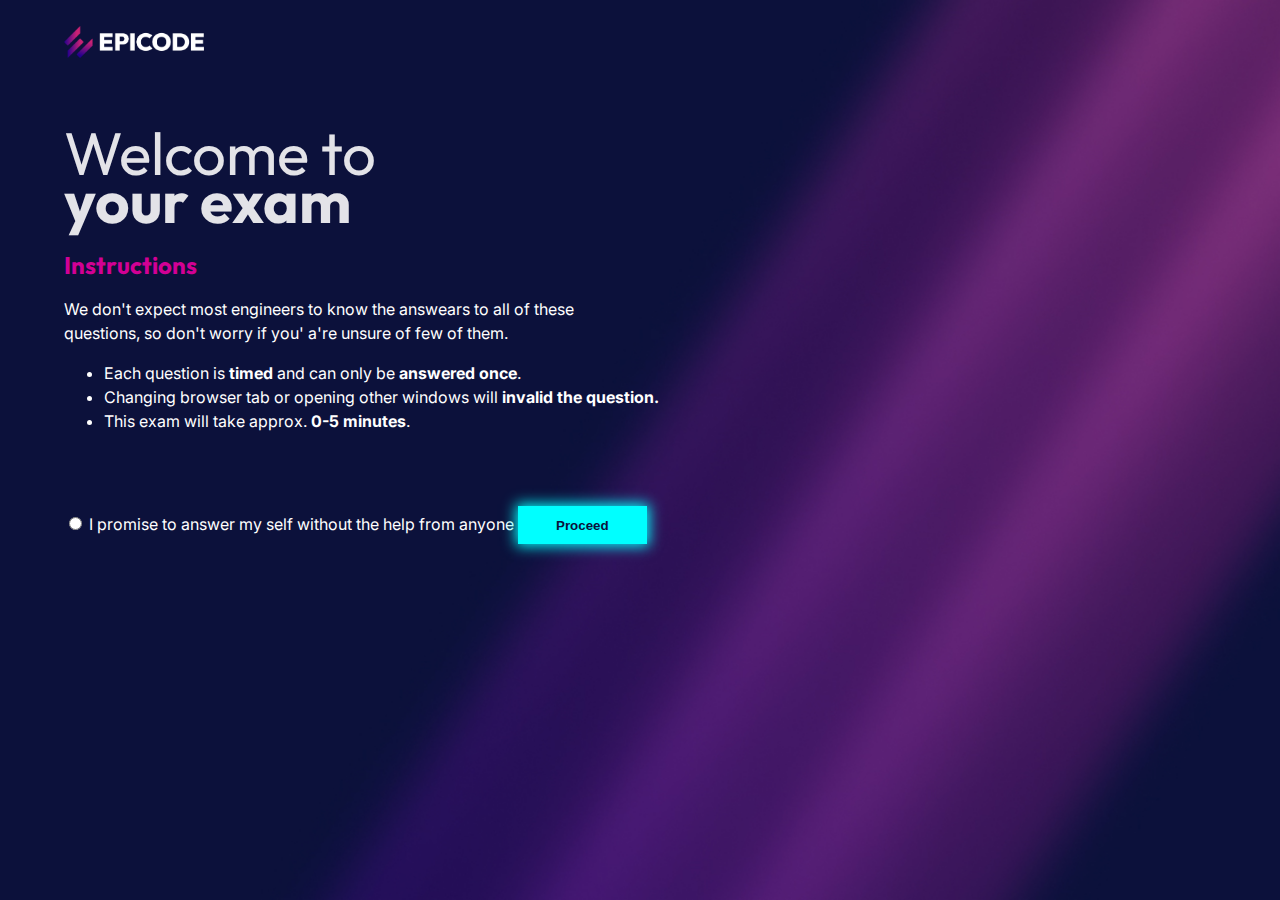
==== index.html @ 9dcbfbcd "aggiornamento" ====
<!DOCTYPE html>
<html lang="en">

<head>
    <meta charset="UTF-8">
    <meta http-equiv="X-UA-Compatible" content="IE=edge">
    <meta name="viewport" content="width=device-width, initial-scale=1.0">
    <title>Home</title>
    <link rel="stylesheet" href="assets/css/style.css">
</head>

<body>
    <header>
        <div>
            <img src="assets/img/epicode_logo.png" alt="Logo Epicode">
        </div>
    </header>

    <main>
        <div class="principale_alternativo">
            <div>
                <h1 class="titolo">Welcome to<br><br><span>your exam</span></h1>
            </div>
            <div>
                <h2 class="viola">Instructions</h2>
                <p>We don't expect most engineers to know the answears to all of these <br> questions, so don't worry if
                    you'
                    a're unsure of few of them. </p>
                <ul>
                    <li>Each question is <span>timed</span> and can only be <span>answered once</span>.</li>
                    <li>Changing browser tab or opening other windows will <span>invalid the question</b>.</li>
                    <li>This exam will take approx. <span>0-5 minutes</span>.</li>
                </ul>
            </div>
            <div class="primoButton">
                <input type="radio" name="spunta" id="check1">
                <label for="spunta">I promise to answer my self without the help from anyone</label>
                    <button id="bottone1" class="bottone" type="button">Proceed</button> <!-- Da sistemare -->
            </div>
        </div>
    </main>

    <script src="assets/js/index.js"></script>
</body>

</html>
---- assets/css/style.css ----
@import url('https://fonts.googleapis.com/css2?family=Inter&family=Outfit&display=swap%27');

html,
body {
    margin: 0;
    padding: 0;
    border: 0;
	font-family: 'Inter', sans-serif;
    background-image: url('../img/bg.jpg');
    background-size: cover;
	background-position: center;
    height: 100%;
    width: 100%;
    background-repeat: no-repeat;
    box-sizing: border-box;
    color: white;
    line-height: 1.5rem;
	font-size: 16px;
	text-align: center;
}

h1 {
    font-size: 60px;
	font-family: 'Outfit', sans-serif;
}
header {
	text-align: left;
}

header img {
    width: 140px;
    height: auto;
    max-height: 60px;
    max-width: 100%;
    margin-left: 5%;
    margin-top: 2%;
}

h2 {
font-family: 'Outfit', sans-serif;
}

.viola{
	color: #d20094;
}

.principale {
    width: 100%;
    margin: 6% auto;
}

.feedback {
    width: 34%;
    background: transparent;
    border-color: transparent;
    border-bottom-color: #d20094;
    padding-bottom: 0.8em;
    padding-left: 2em;
}

::placeholder {
    color: #656771;
}

.sezione1 {
    margin-bottom: 5%;
}

.bottone {
    background-color: #00ffff;
    box-shadow: 0px 0px 13px 2px #00ffff;
    padding: 0.7em 2.7em;
    margin-top: 5%;
    border-color: transparent;
    font-weight: bold;
    color: #0B113B;
}

.stars img {
    width: 2.5%;
    padding: 0.2em;
}

.titolo{
    font-weight: normal;
	color: #E3E3E8;
}

.titolo h2 {
	font-weight: normal;
}

.titolo h1 {
	margin-bottom: 20px;
}

span{
    font-weight: bold;
}

.principale_alternativo {
    text-align: left;
    width: auto;
    margin: 6% 5%;
}

#bottone1{
    text-align: right;
}

.primoButton {
	width: auto;
}

.ultimoButton {
	background-color: transparent;
	padding: 0.7em 2.7em;
    margin-top: 5%;
	color: white;
	font-weight: bold;
	box-shadow: 0px 0px 25px 10px #262266;
	border: 1px solid white;
}


.inlinea div {
	display: inline-block;
}
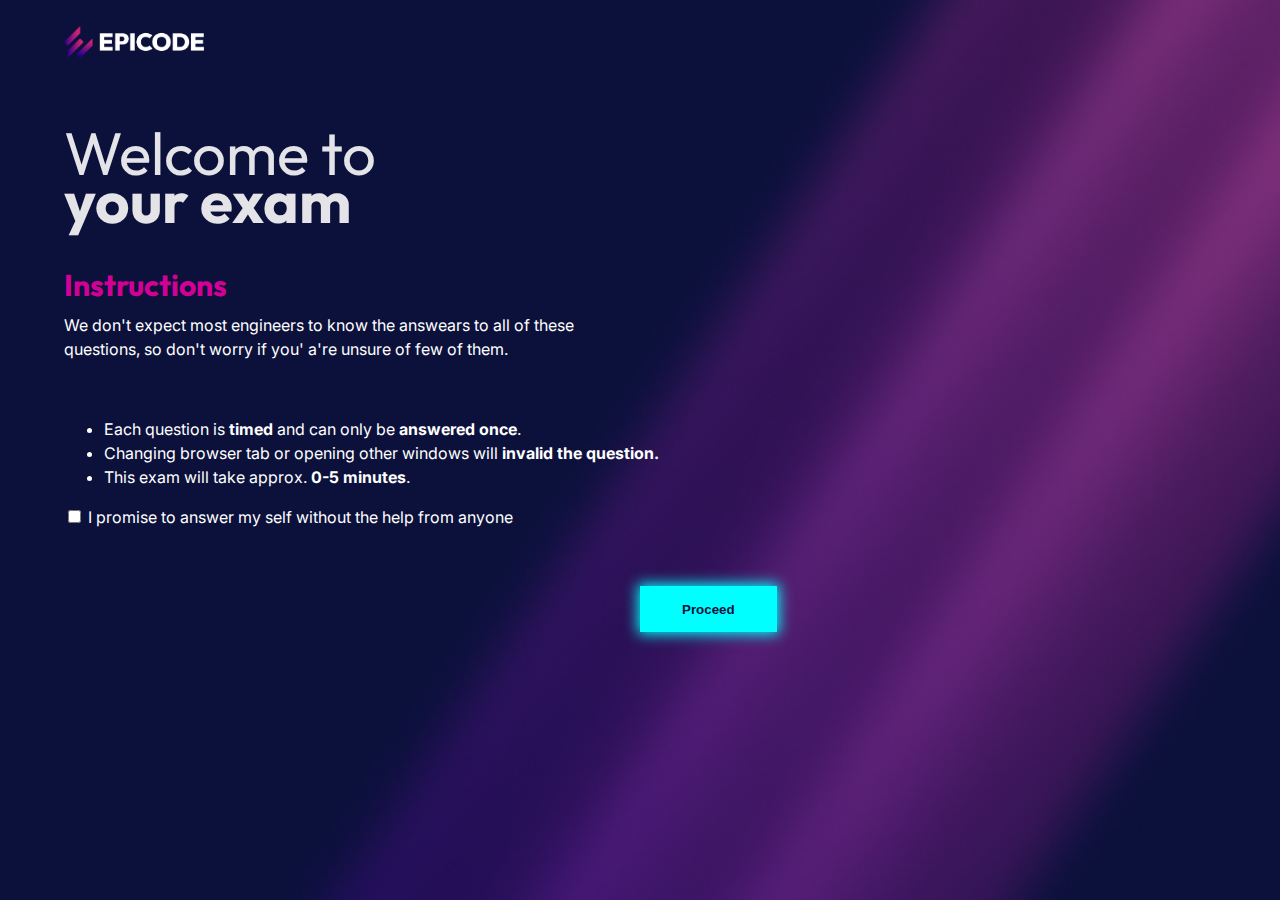
==== commit f6b77b8c: "aggiornamento" ====
--- a/index.html
+++ b/index.html
@@ -22,10 +22,12 @@
                 <h1 class="titolo">Welcome to<br><br><span>your exam</span></h1>
             </div>
             <div>
-                <h2 class="viola">Instructions</h2>
+                <h3 class="viola">Instructions</h3>
                 <p>We don't expect most engineers to know the answears to all of these <br> questions, so don't worry if
                     you'
                     a're unsure of few of them. </p>
+                    <br>
+                
                 <ul>
                     <li>Each question is <span>timed</span> and can only be <span>answered once</span>.</li>
                     <li>Changing browser tab or opening other windows will <span>invalid the question</b>.</li>
@@ -33,7 +35,7 @@
                 </ul>
             </div>
             <div class="primoButton">
-                <input type="radio" name="spunta" id="check1">
+                <input type="checkbox" name="spunta" value="true" id="check1">
                 <label for="spunta">I promise to answer my self without the help from anyone</label>
                     <button id="bottone1" class="bottone" type="button">Proceed</button> <!-- Da sistemare -->
             </div>
--- a/assets/css/style.css
+++ b/assets/css/style.css
@@ -19,10 +19,15 @@
 	text-align: center;
 }
 
-h1 {
+h1, h2, h3, h4 {
     font-size: 60px;
 	font-family: 'Outfit', sans-serif;
 }
+
+h2 {
+    font-size: 25px;
+}
+
 header {
 	text-align: left;
 }
@@ -36,17 +41,20 @@
     margin-top: 2%;
 }
 
-h2 {
-font-family: 'Outfit', sans-serif;
-}
 
 .viola{
 	color: #d20094;
+    font-size: 30px;
+    margin-bottom: 0.5em;
 }
 
 .principale {
     width: 100%;
     margin: 6% auto;
+}
+
+.principale h2 {
+    font-weight: normal;
 }
 
 .feedback {
@@ -69,7 +77,7 @@
 .bottone {
     background-color: #00ffff;
     box-shadow: 0px 0px 13px 2px #00ffff;
-    padding: 0.7em 2.7em;
+    padding: 1em 3em;
     margin-top: 5%;
     border-color: transparent;
     font-weight: bold;
@@ -79,11 +87,17 @@
 .stars img {
     width: 2.5%;
     padding: 0.2em;
-}
+    opacity: 0.1;
+}
+
+.stars img:hover {
+ opacity: 1;   
+} 
 
 .titolo{
     font-weight: normal;
 	color: #E3E3E8;
+    margin-bottom: 1em;
 }
 
 .titolo h2 {
@@ -105,7 +119,7 @@
 }
 
 #bottone1{
-    text-align: right;
+    margin-left: 50%;
 }
 
 .primoButton {
@@ -125,4 +139,68 @@
 
 .inlinea div {
 	display: inline-block;
+}
+
+#content {
+    box-sizing: border-box;
+    width: 105%;
+    display: inline-block;
+    margin: 0 auto ;
+    position: relative;
+    top: -11.4em;
+    padding: 22px;
+    text-align: center;
+    font-size:small;
+}
+
+#countDown {
+    text-align: right;
+    margin-right: 5%;
+}
+
+.circle p {
+    margin-top: 0px ;
+    margin-bottom: 8px;
+    line-height:1.2;
+    font-size: x-small;
+}
+
+aside{
+    display: inline-block;
+    text-align: right;
+    font-size: 4em;
+    padding-top: 8px;
+
+}
+
+#countDown .circle {
+    position: relative;
+    width: 160px;
+    height: 120px;
+    display: inline-block;
+
+}
+
+#countDown .circle svg {
+    position: relative;
+    width: 160px;
+    height: 160px;
+    transform: rotate(270deg) rotateX(180deg);
+}
+
+#countDown .circle svg circle {
+    width: 100%;
+    height: 100%;
+    fill: transparent;
+    stroke-width: 12;
+    stroke: #08080839;
+    transform: translate(6px,6px);
+}
+
+#countDown .circle svg circle:nth-child(2) {
+    stroke: var(--clr);
+    stroke-dasharray:440;
+    stroke-dashoffset: 0;
+    stroke-linecap:square;
+    stroke-linejoin:miter;
 }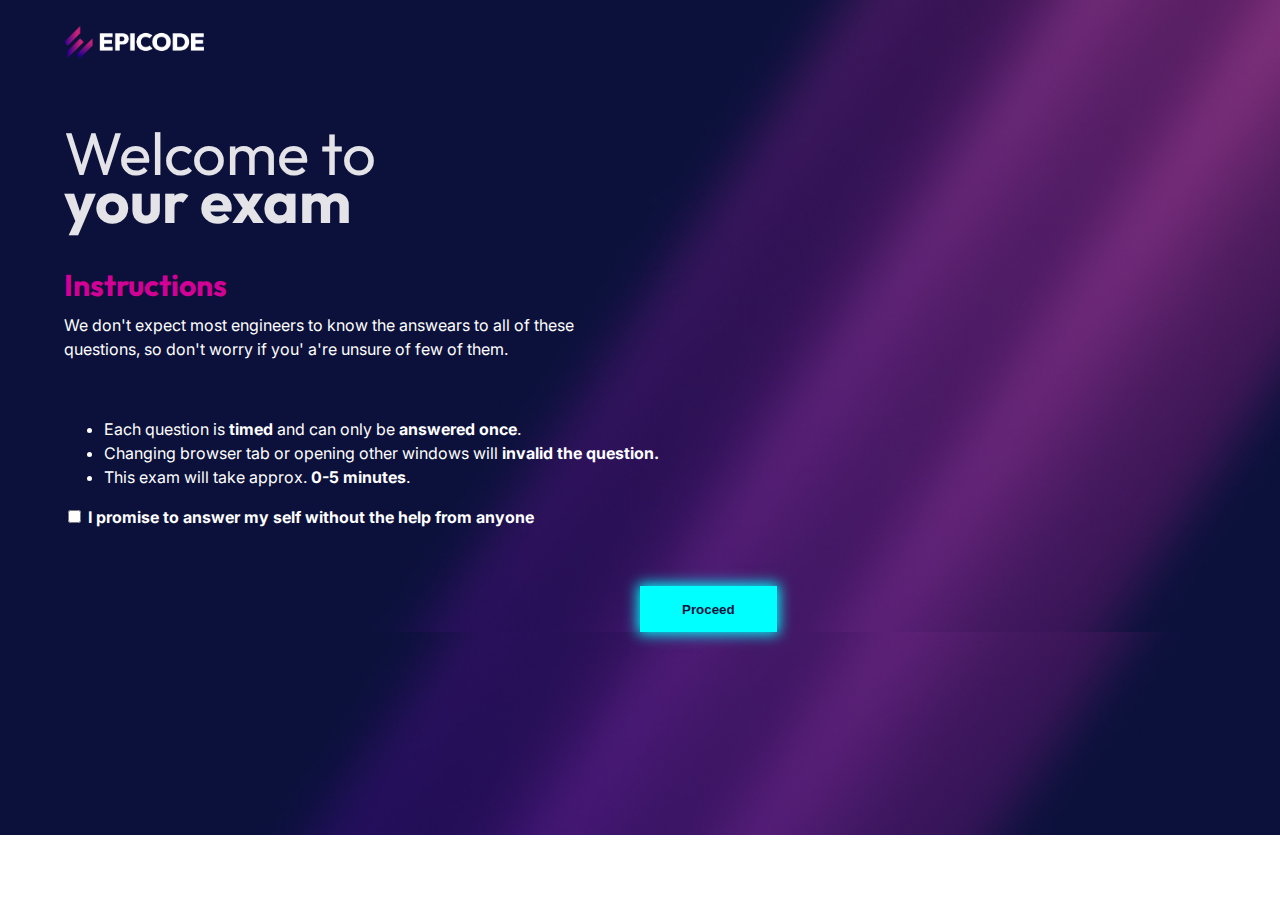
==== commit 8380b87b: "ore 18.00" ====
--- a/index.html
+++ b/index.html
@@ -35,8 +35,8 @@
                 </ul>
             </div>
             <div class="primoButton">
-                <input type="checkbox" name="spunta" value="true" id="check1">
-                <label for="spunta">I promise to answer my self without the help from anyone</label>
+                <input type="checkbox" name="spunta" id="check1">
+                <label for="spunta"> <span>I promise to answer my self without the help from anyone</span></label>
                     <button id="bottone1" class="bottone" type="button">Proceed</button> <!-- Da sistemare -->
             </div>
         </div>
--- a/assets/css/style.css
+++ b/assets/css/style.css
@@ -1,4 +1,4 @@
-@import url('https://fonts.googleapis.com/css2?family=Inter&family=Outfit&display=swap%27');
+@import url('https://fonts.googleapis.com/css2?family=Inter&family=Outfit&display=swap');
 
 html,
 body {
@@ -9,7 +9,7 @@
     background-image: url('../img/bg.jpg');
     background-size: cover;
 	background-position: center;
-    height: 100%;
+    height: auto;
     width: 100%;
     background-repeat: no-repeat;
     box-sizing: border-box;
@@ -58,16 +58,27 @@
 }
 
 .feedback {
-    width: 34%;
+    width: 43%;
     background: transparent;
     border-color: transparent;
     border-bottom-color: #d20094;
-    padding-bottom: 0.8em;
-    padding-left: 2em;
+    padding: 10px;
+    padding-bottom: 4px;
+    padding-left: 25px;
+    margin: 0;
+    color: #d20094;
+    line-height: 1.4em;
+    font-size: 1em;
+    text-shadow: 0 0 20px #d20094;
+}
+
+.feedback:focus {
+    outline: none;
 }
 
 ::placeholder {
     color: #656771;
+    font-size: 1em;
 }
 
 .sezione1 {
@@ -89,10 +100,10 @@
     padding: 0.2em;
     opacity: 0.1;
 }
-
-.stars img:hover {
- opacity: 1;   
-} 
+.stars img.stelleColorate {
+    opacity: 1;
+}
+
 
 .titolo{
     font-weight: normal;
@@ -124,6 +135,11 @@
 
 .primoButton {
 	width: auto;
+}
+
+#check1:checked {
+    accent-color: #262266;
+   
 }
 
 .ultimoButton {
@@ -145,12 +161,12 @@
     box-sizing: border-box;
     width: 105%;
     display: inline-block;
-    margin: 0 auto ;
+    margin: 0 auto;
     position: relative;
     top: -11.4em;
     padding: 22px;
     text-align: center;
-    font-size:small;
+    font-size: small;
 }
 
 #countDown {
@@ -159,13 +175,13 @@
 }
 
 .circle p {
-    margin-top: 0px ;
+    margin-top: 0px;
     margin-bottom: 8px;
-    line-height:1.2;
+    line-height: 1.2;
     font-size: x-small;
 }
 
-aside{
+aside {
     display: inline-block;
     text-align: right;
     font-size: 4em;
@@ -203,4 +219,29 @@
     stroke-dashoffset: 0;
     stroke-linecap:square;
     stroke-linejoin:miter;
+}
+/* css del gradient di valutazione finale*/
+
+
+#valutazioni .circle svg {
+    position: relative;
+    width: 160px;
+    height: 160px;
+
+}
+#valutazioni .cerchio svg {
+    fill: transparent;
+    stroke-width: 10px;
+    stroke: #d20093d5;
+    stroke-linecap: round;
+    transform: translate(4px,4px);
+    transform: rotate(270deg) rotateX(180deg);
+
+}
+
+#valutazioni .cerchio svg circle:nth-child(2) {
+    stroke: var(--clr1);
+    stroke-dasharray: 360;
+    stroke-dashoffset: 200;
+
 }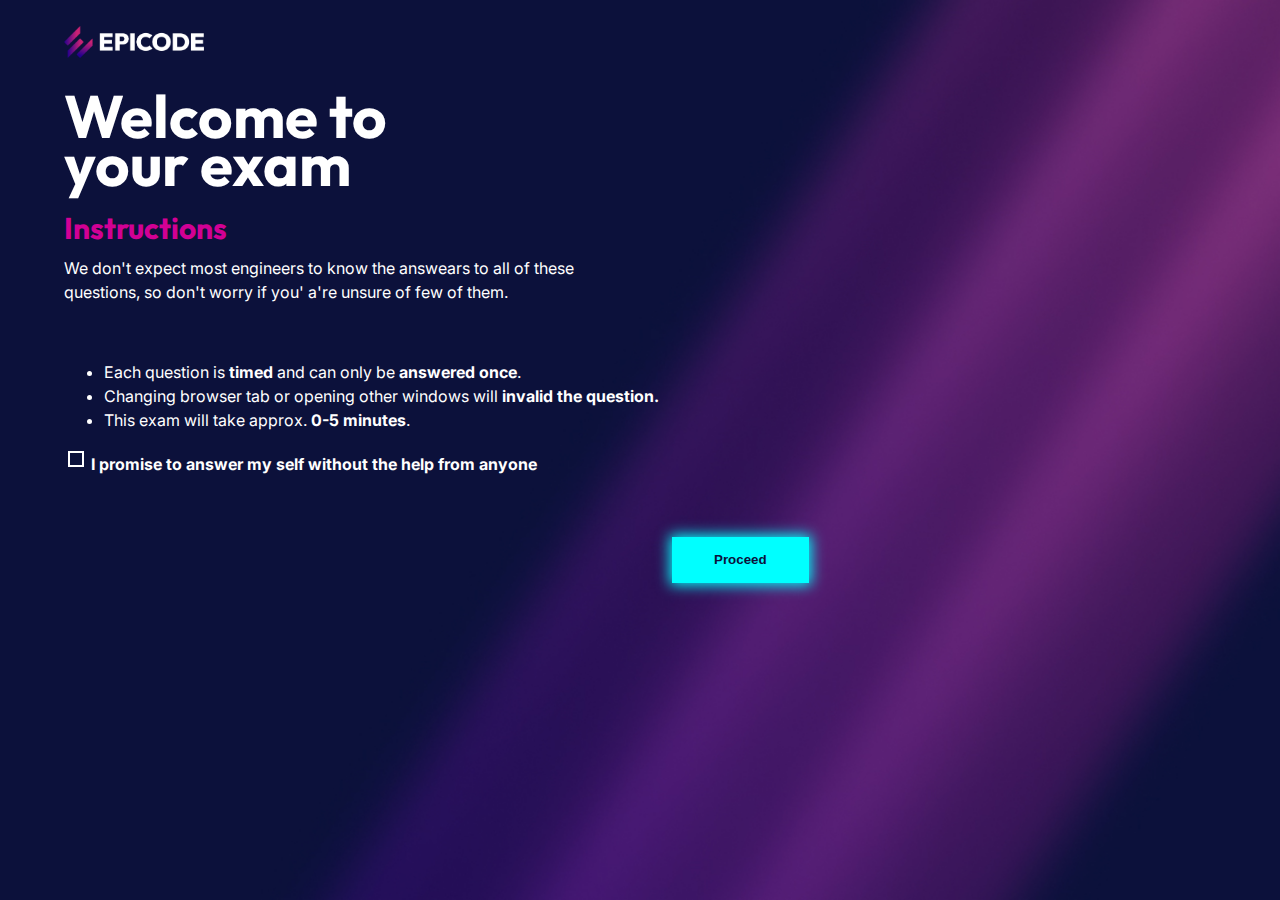
==== commit 17b1a721: "agg" ====
--- a/index.html
+++ b/index.html
@@ -17,7 +17,7 @@
     </header>
 
     <main>
-        <div class="principale_alternativo">
+        <div class="principale2">
             <div>
                 <h1 class="titolo">Welcome to<br><br><span>your exam</span></h1>
             </div>
--- a/assets/css/style.css
+++ b/assets/css/style.css
@@ -5,23 +5,26 @@
     margin: 0;
     padding: 0;
     border: 0;
-	font-family: 'Inter', sans-serif;
+    font-family: 'Inter', sans-serif;
     background-image: url('../img/bg.jpg');
     background-size: cover;
-	background-position: center;
-    height: auto;
+    background-position: center;
+    height: 100%;
     width: 100%;
     background-repeat: no-repeat;
     box-sizing: border-box;
     color: white;
     line-height: 1.5rem;
-	font-size: 16px;
-	text-align: center;
-}
-
-h1, h2, h3, h4 {
+    font-size: 16px;
+    text-align: center;
+}
+
+h1,
+h2,
+h3,
+h4 {
     font-size: 60px;
-	font-family: 'Outfit', sans-serif;
+    font-family: 'Outfit', sans-serif;
 }
 
 h2 {
@@ -29,7 +32,7 @@
 }
 
 header {
-	text-align: left;
+    text-align: left;
 }
 
 header img {
@@ -42,15 +45,20 @@
 }
 
 
-.viola{
-	color: #d20094;
+.viola {
+    color: #d20094;
     font-size: 30px;
     margin-bottom: 0.5em;
 }
 
 .principale {
     width: 100%;
-    margin: 6% auto;
+    margin-left: 5%;
+}
+
+.principale2 {
+    text-align: left;
+    margin-left: 5%;
 }
 
 .principale h2 {
@@ -100,61 +108,104 @@
     padding: 0.2em;
     opacity: 0.1;
 }
+
 .stars img.stelleColorate {
     opacity: 1;
 }
 
-
-.titolo{
+span {
+    font-weight: bold;
+}
+
+
+#bottone1 {
+    margin-left: 50%;
+}
+
+.primoButton {
+    width: auto;
+}
+
+#check1 {
+    appearance: none;
+    border: 2px solid white;
+    background-color: #0B113B;
+    width: 16px;
+    height: 16px;
+}
+
+#check1::before {
+    visibility: hidden;
+}
+
+#check1:checked::after {
+    visibility: visible;
+    font-size: 12px;
+    content: '\2713';
+    position: relative;
+    text-align: center;
+
+}
+
+#container {
+    width: 100%;
+    margin: 0 auto;
     font-weight: normal;
-	color: #E3E3E8;
-    margin-bottom: 1em;
-}
-
-.titolo h2 {
-	font-weight: normal;
-}
-
-.titolo h1 {
-	margin-bottom: 20px;
-}
-
-span{
+    color: #E3E3E8;
+}
+
+#correct {
+    width: 30%;
+    height: 100%;
+    text-align: left;
+    text-align: right;
+    padding-top: 40px;
+
+}
+
+#wrong {
+    width: 30%;
+    height: 100%;
+    float: right;
+    text-align: left;
+    padding-top: 40px;
+}
+
+#value {
+    width: 40%;
+    height: 100%;
+    float: right;
+}
+
+#container h2 {
+    font-weight: normal;
+}
+
+#container h1 {
+    margin-bottom: 20px;
+}
+
+#cover-center {
+    display: inline;
+}
+
+.ultimoButton {
+    background-color: transparent;
+    padding: 0.7em 2.7em;
+    margin-top: 5%;
+    color: white;
     font-weight: bold;
-}
-
-.principale_alternativo {
-    text-align: left;
-    width: auto;
-    margin: 6% 5%;
-}
-
-#bottone1{
-    margin-left: 50%;
-}
-
-.primoButton {
-	width: auto;
-}
-
-#check1:checked {
-    accent-color: #262266;
-   
-}
-
-.ultimoButton {
-	background-color: transparent;
-	padding: 0.7em 2.7em;
-    margin-top: 5%;
-	color: white;
-	font-weight: bold;
-	box-shadow: 0px 0px 25px 10px #262266;
-	border: 1px solid white;
-}
-
-
-.inlinea div {
-	display: inline-block;
+    box-shadow: 0px 0px 25px 10px #262266;
+    border: 1px solid white;
+    text-align: center;
+    display: inline-block;
+}
+
+footer {
+    width: 100%;
+    height: 20%;
+    text-align: center;
+    float: right;
 }
 
 #content {
@@ -172,6 +223,7 @@
 #countDown {
     text-align: right;
     margin-right: 5%;
+    height: 180px;
 }
 
 .circle p {
@@ -210,38 +262,51 @@
     fill: transparent;
     stroke-width: 12;
     stroke: #08080839;
-    transform: translate(6px,6px);
+    transform: translate(6px, 6px);
 }
 
 #countDown .circle svg circle:nth-child(2) {
     stroke: var(--clr);
-    stroke-dasharray:440;
+    stroke-dasharray: 440;
     stroke-dashoffset: 0;
-    stroke-linecap:square;
-    stroke-linejoin:miter;
-}
-/* css del gradient di valutazione finale*/
-
-
-#valutazioni .circle svg {
-    position: relative;
+    stroke-linecap: square;
+    stroke-linejoin: miter;
+}
+
+
+#value .circle svg {
     width: 160px;
     height: 160px;
-
-}
-#valutazioni .cerchio svg {
+}
+
+#value .cerchio svg {
     fill: transparent;
-    stroke-width: 10px;
+    stroke-width: 20px;
     stroke: #d20093d5;
-    stroke-linecap: round;
-    transform: translate(4px,4px);
+    stroke-linecap: square;
+    transform: translate(4px, 4px);
     transform: rotate(270deg) rotateX(180deg);
 
 }
 
-#valutazioni .cerchio svg circle:nth-child(2) {
+#value .cerchio svg circle:nth-child(2) {
     stroke: var(--clr1);
     stroke-dasharray: 360;
     stroke-dashoffset: 200;
 
+}
+
+.forum {
+    display: inline-block;
+}
+
+.forum button {
+    background-color: rgba(128, 128, 128, 0.1);
+    color: white;
+    width: 350px;
+    height: 70px;
+    border-radius: 50px;
+    margin-left: 40px;
+    margin-bottom: 20px;
+    border: 3px outset;
 }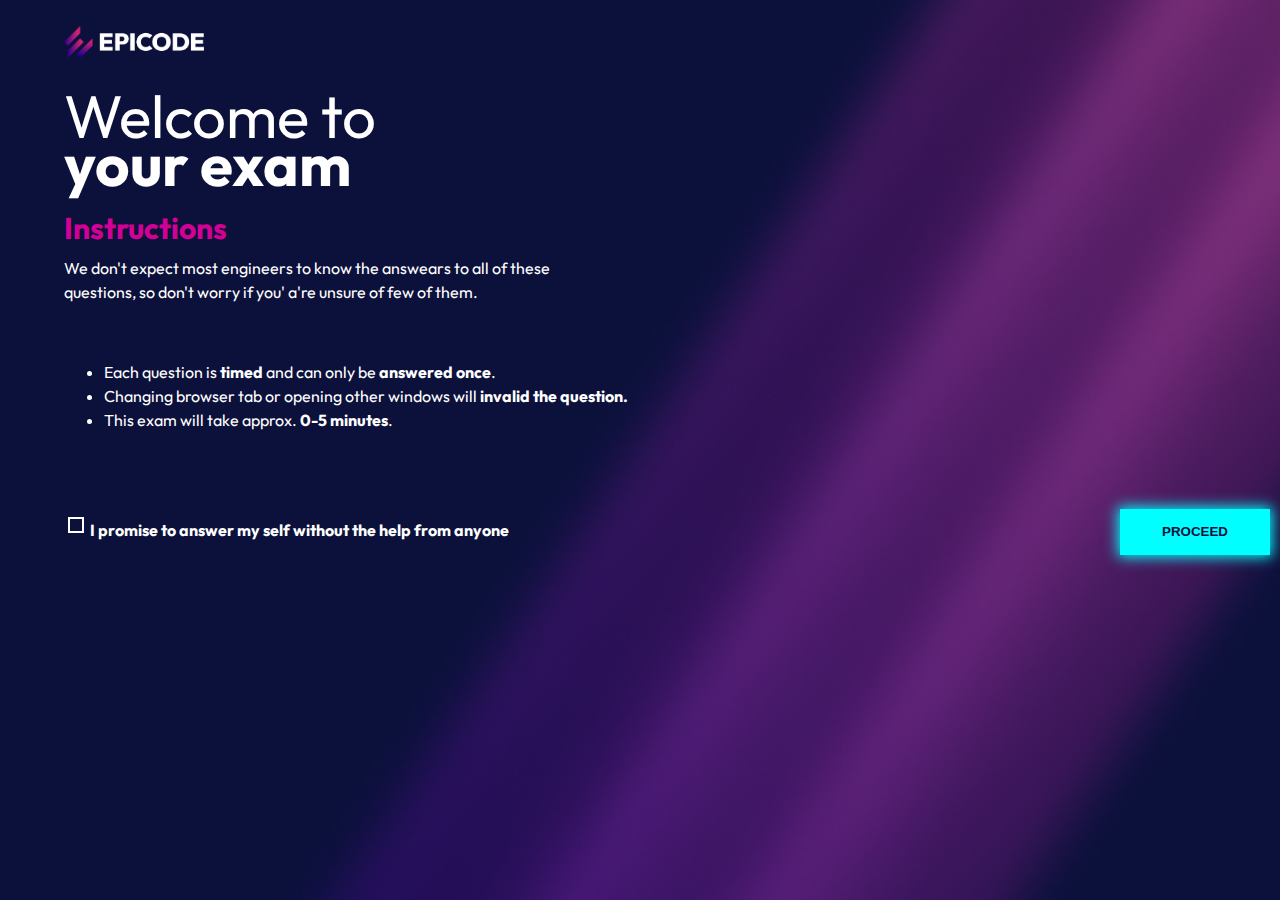
==== commit 0feec455: "agg" ====
--- a/index.html
+++ b/index.html
@@ -19,7 +19,7 @@
     <main>
         <div class="principale2">
             <div>
-                <h1 class="titolo">Welcome to<br><br><span>your exam</span></h1>
+                <h1 class="titolo"><span>Welcome to</span><br><br>your exam</h1>
             </div>
             <div>
                 <h3 class="viola">Instructions</h3>
@@ -37,7 +37,7 @@
             <div class="primoButton">
                 <input type="checkbox" name="spunta" id="check1">
                 <label for="spunta"> <span>I promise to answer my self without the help from anyone</span></label>
-                    <button id="bottone1" class="bottone" type="button">Proceed</button> <!-- Da sistemare -->
+                    <button id="bottone1" class="bottone" type="button">PROCEED</button> <!-- Da sistemare -->
             </div>
         </div>
     </main>
--- a/assets/css/style.css
+++ b/assets/css/style.css
@@ -1,11 +1,11 @@
-@import url('https://fonts.googleapis.com/css2?family=Inter&family=Outfit&display=swap');
+@import url('https://fonts.googleapis.com/css2?family=Outfit:&display=swap');
 
 html,
 body {
     margin: 0;
     padding: 0;
     border: 0;
-    font-family: 'Inter', sans-serif;
+    font-family: 'Outfit', sans-serif;
     background-image: url('../img/bg.jpg');
     background-size: cover;
     background-position: center;
@@ -44,6 +44,16 @@
     margin-top: 2%;
 }
 
+/*pagina index*/
+
+.principale2 {
+    text-align: left;
+    margin-left: 5%;
+}
+
+.titolo span {
+font-weight: normal;
+}
 
 .viola {
     color: #d20094;
@@ -51,13 +61,302 @@
     margin-bottom: 0.5em;
 }
 
+span {
+    font-weight: bold;
+}
+
+.bottone {
+    background-color: #00ffff;
+    box-shadow: 0px 0px 13px 2px #00ffff;
+    padding: 1em 3em;
+    margin-top: 5%;
+    border-color: transparent;
+    font-weight: bold;
+    color: #0B113B;
+}
+
+#bottone1 {
+    margin-left: 50%;
+}
+
+#check1 {
+    appearance: none;
+    border: 2px solid white;
+    background-color: #0B113B;
+    width: 16px;
+    height: 16px;
+}
+
+#check1::before {
+    visibility: hidden;
+}
+
+#check1:checked::after {
+    visibility: visible;
+    font-size: 12px;
+    content: '\2713';
+    position: relative;
+    text-align: center;
+
+}
+
+.primoButton {
+    width: auto;
+}
+
+/*quiz*/
+
+#domanda {
+    font-size: 30px;
+    margin-bottom: 70px;
+    line-height: 1.2em;
+}
+
+#content {
+    box-sizing: border-box;
+    width: 105%;
+    display: inline-block;
+    margin: 0 auto;
+    position: relative;
+    top: -11.4em;
+    padding: 22px;
+    text-align: center;
+    font-size: small;
+}
+
+#countDown {
+    text-align: right;
+    margin-right: 5%;
+    height: 180px;
+}
+
+.circle p {
+    margin-top: 0px;
+    margin-bottom: 8px;
+    line-height: 1.2;
+    font-size: x-small;
+}
+
+aside {
+    display: inline-block;
+    text-align: right;
+    font-size: 4em;
+    padding-top: 8px;
+
+}
+
+#countDown .circle {
+    position: relative;
+    width: 160px;
+    height: 120px;
+    display: inline-block;
+
+}
+
+#countDown .circle svg {
+    position: relative;
+    width: 160px;
+    height: 160px;
+    transform: rotate(270deg) rotateX(180deg);
+}
+
+#countDown .circle svg circle {
+    width: 100%;
+    height: 100%;
+    fill: transparent;
+    stroke-width: 12;
+    stroke: #08080839;
+    transform: translate(6px, 6px);
+}
+
+#countDown .circle svg circle:nth-child(2) {
+    stroke: var(--clr);
+    stroke-dasharray: 440;
+    stroke-dashoffset: 0;
+    stroke-linecap: square;
+    stroke-linejoin: miter;
+}
+
+#progresso {
+    font-size: 25px;
+    font-weight: normal;
+}
+
+
+.testo p {
+    padding: 0;
+    margin-bottom: 0;
+}
+
+.forum {
+    display: inline-block;
+    width: 80%;
+    height: 33vh;
+}
+
+.forum button {
+    background-color: rgba(128, 128, 128, 0.1);
+    color: white;
+    width: 350px;
+    height: 70px;
+    border-radius: 50px;
+    margin-left: 40px;
+    margin-bottom: 20px;
+    border: 3px outset;
+    font-weight: bold;
+    font-size: 15px;
+}
+
+.forum button:hover {
+    -webkit-box-shadow: inset 7px 8px 34px 13px #d20094,5px 5px 19px -1px #000000;
+-moz-box-shadow: inset 7px 8px 34px 13px #d20094,5px 5px 19px -1px #000000;
+-o-box-shadow: inset 7px 8px 34px 13px #d20094,5px 5px 19px -1px #000000;
+box-shadow: inset 7px 8px 34px 13px #d20094,5px 5px 19px -1px #000000;
+border-bottom: #d20094;
+}
+
+/* CSS PAGINA RESULT */
+
+#container {
+    width: 70%;
+    height: 80%;
+    font-weight: normal;
+    color: #E3E3E8;
+    margin: 0 auto;
+}
+
+#correct {
+padding-left: 50px;
+    height: 50%;
+    float: left;
+}
+
+#wrong {
+    height: 50%;
+    float: right;
+    padding-right: 80px;
+}
+
+#value {
+    padding-top: 20px;
+    width: 70%;
+    height: 40%;
+    float: right;
+    margin: 0 auto;
+    position: absolute;
+}
+
+#cover-center {
+    display: content;
+}
+
+#wrong h2 {
+    padding-top: 120px;
+    font-size: 3.5em;
+    line-height: 1em;
+    margin-bottom: 0;
+    text-align: right;
+    font-weight: normal;
+}
+
+#correct h2 {
+    padding-top: 120px;
+    font-size: 3.5em;
+    line-height: 0.9;
+    text-align: right;
+    margin-bottom: 0;
+    font-weight: normal;
+
+}
+#percentualeS {
+    margin-right: 20px;
+}
+
+#correct p {
+    text-align: left;
+    margin: 0;
+    margin-left: 10px;
+}
+#correct h1 {
+    margin: 0;
+    padding: 0;
+
+}
+#wrong p {
+    text-align: right;
+    margin: 0;
+
+}
+
+.testoCorrect {
+    font-size: 1.1em;
+    line-height: 1.2em; 
+}
+
+.testoCorrect p {
+    font-size: 0.8em;
+    margin-bottom: 30px;
+   }
+
+.ultimoButton {
+    background-color: transparent;
+    padding: 0.7em 2.7em;
+    color: white;
+    font-weight: bold;
+    box-shadow: 0px 0px 25px 10px #262266;
+    border: 2px solid white;
+    font-size: 1.5em;
+    margin-top: 100px;
+}
+
+.footer {
+    display: contents;
+}
+
+.cerchio {
+    height: 120%;
+}
+
+#value .circle svg {
+    width: 160px;
+    height: 160px;
+    
+}
+
+#value .cerchio svg {
+    fill: transparent;
+    stroke-width: 20px;
+    stroke: #d20093d5;
+    stroke-linecap: round;
+    transform: translate(4px, 4px);
+    transform: rotate(270deg) rotateX(180deg);
+    
+}
+
+#value .cerchio svg circle:nth-child(2) {
+    stroke: var(--clr1);
+    stroke-dasharray: 360;
+    stroke-dashoffset: 108;
+
+}
+
+#value div .testoCorrect {
+    position: relative;
+    bottom: 90%;
+    text-align: center;
+    color: white;
+    font-size: 500;
+}
+#testoCorrect span {
+    font-size: 1.5em;
+    font-weight: lighter;
+    
+}
+
+/* CSS PAGINA feedback */
+
 .principale {
     width: 100%;
-    margin-left: 5%;
-}
-
-.principale2 {
-    text-align: left;
     margin-left: 5%;
 }
 
@@ -93,16 +392,6 @@
     margin-bottom: 5%;
 }
 
-.bottone {
-    background-color: #00ffff;
-    box-shadow: 0px 0px 13px 2px #00ffff;
-    padding: 1em 3em;
-    margin-top: 5%;
-    border-color: transparent;
-    font-weight: bold;
-    color: #0B113B;
-}
-
 .stars img {
     width: 2.5%;
     padding: 0.2em;
@@ -113,200 +402,5 @@
     opacity: 1;
 }
 
-span {
-    font-weight: bold;
-}
-
-
-#bottone1 {
-    margin-left: 50%;
-}
-
-.primoButton {
-    width: auto;
-}
-
-#check1 {
-    appearance: none;
-    border: 2px solid white;
-    background-color: #0B113B;
-    width: 16px;
-    height: 16px;
-}
-
-#check1::before {
-    visibility: hidden;
-}
-
-#check1:checked::after {
-    visibility: visible;
-    font-size: 12px;
-    content: '\2713';
-    position: relative;
-    text-align: center;
-
-}
-
-#container {
-    width: 100%;
-    margin: 0 auto;
-    font-weight: normal;
-    color: #E3E3E8;
-}
-
-#correct {
-    width: 30%;
-    height: 100%;
-    text-align: left;
-    text-align: right;
-    padding-top: 40px;
-
-}
-
-#wrong {
-    width: 30%;
-    height: 100%;
-    float: right;
-    text-align: left;
-    padding-top: 40px;
-}
-
-#value {
-    width: 40%;
-    height: 100%;
-    float: right;
-}
-
-#container h2 {
-    font-weight: normal;
-}
-
-#container h1 {
-    margin-bottom: 20px;
-}
-
-#cover-center {
-    display: inline;
-}
-
-.ultimoButton {
-    background-color: transparent;
-    padding: 0.7em 2.7em;
-    margin-top: 5%;
-    color: white;
-    font-weight: bold;
-    box-shadow: 0px 0px 25px 10px #262266;
-    border: 1px solid white;
-    text-align: center;
-    display: inline-block;
-}
-
-footer {
-    width: 100%;
-    height: 20%;
-    text-align: center;
-    float: right;
-}
-
-#content {
-    box-sizing: border-box;
-    width: 105%;
-    display: inline-block;
-    margin: 0 auto;
-    position: relative;
-    top: -11.4em;
-    padding: 22px;
-    text-align: center;
-    font-size: small;
-}
-
-#countDown {
-    text-align: right;
-    margin-right: 5%;
-    height: 180px;
-}
-
-.circle p {
-    margin-top: 0px;
-    margin-bottom: 8px;
-    line-height: 1.2;
-    font-size: x-small;
-}
-
-aside {
-    display: inline-block;
-    text-align: right;
-    font-size: 4em;
-    padding-top: 8px;
-
-}
-
-#countDown .circle {
-    position: relative;
-    width: 160px;
-    height: 120px;
-    display: inline-block;
-
-}
-
-#countDown .circle svg {
-    position: relative;
-    width: 160px;
-    height: 160px;
-    transform: rotate(270deg) rotateX(180deg);
-}
-
-#countDown .circle svg circle {
-    width: 100%;
-    height: 100%;
-    fill: transparent;
-    stroke-width: 12;
-    stroke: #08080839;
-    transform: translate(6px, 6px);
-}
-
-#countDown .circle svg circle:nth-child(2) {
-    stroke: var(--clr);
-    stroke-dasharray: 440;
-    stroke-dashoffset: 0;
-    stroke-linecap: square;
-    stroke-linejoin: miter;
-}
-
-
-#value .circle svg {
-    width: 160px;
-    height: 160px;
-}
-
-#value .cerchio svg {
-    fill: transparent;
-    stroke-width: 20px;
-    stroke: #d20093d5;
-    stroke-linecap: square;
-    transform: translate(4px, 4px);
-    transform: rotate(270deg) rotateX(180deg);
-
-}
-
-#value .cerchio svg circle:nth-child(2) {
-    stroke: var(--clr1);
-    stroke-dasharray: 360;
-    stroke-dashoffset: 200;
-
-}
-
-.forum {
-    display: inline-block;
-}
-
-.forum button {
-    background-color: rgba(128, 128, 128, 0.1);
-    color: white;
-    width: 350px;
-    height: 70px;
-    border-radius: 50px;
-    margin-left: 40px;
-    margin-bottom: 20px;
-    border: 3px outset;
-}+
+
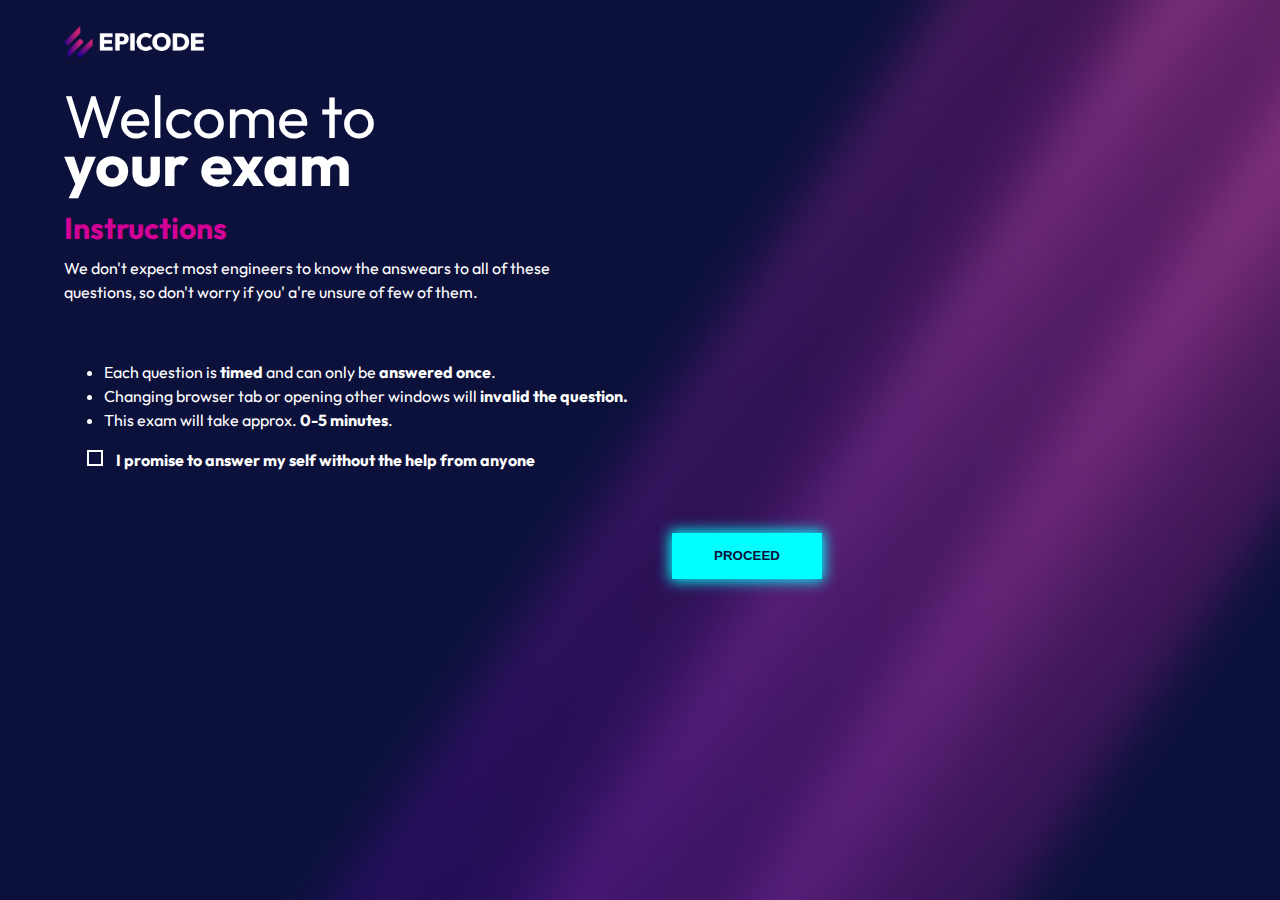
==== commit f80f4fd2: "Progetto finito" ====
--- a/index.html
+++ b/index.html
@@ -26,8 +26,8 @@
                 <p>We don't expect most engineers to know the answears to all of these <br> questions, so don't worry if
                     you'
                     a're unsure of few of them. </p>
-                    <br>
-                
+                <br>
+
                 <ul>
                     <li>Each question is <span>timed</span> and can only be <span>answered once</span>.</li>
                     <li>Changing browser tab or opening other windows will <span>invalid the question</b>.</li>
@@ -36,8 +36,8 @@
             </div>
             <div class="primoButton">
                 <input type="checkbox" name="spunta" id="check1">
-                <label for="spunta"> <span>I promise to answer my self without the help from anyone</span></label>
-                    <button id="bottone1" class="bottone" type="button">PROCEED</button> <!-- Da sistemare -->
+                <label for="spunta"><span>I promise to answer my self without the help from anyone</span></label>
+                <button id="bottone1" class="bottone" type="button">PROCEED</button> <!-- Da sistemare -->
             </div>
         </div>
     </main>
--- a/assets/css/style.css
+++ b/assets/css/style.css
@@ -31,6 +31,12 @@
     font-size: 25px;
 }
 
+button,
+.stars,
+input {
+    cursor: pointer;
+}
+
 header {
     text-align: left;
 }
@@ -52,7 +58,7 @@
 }
 
 .titolo span {
-font-weight: normal;
+    font-weight: normal;
 }
 
 .viola {
@@ -85,19 +91,26 @@
     background-color: #0B113B;
     width: 16px;
     height: 16px;
+    position: relative;
+    margin: 0;
+    margin-left: 23px;
+}
+
+label {
+    padding-left: 10px;
 }
 
 #check1::before {
     visibility: hidden;
+
 }
 
 #check1:checked::after {
     visibility: visible;
     font-size: 12px;
     content: '\2713';
-    position: relative;
+    position: fixed;
     text-align: center;
-
 }
 
 .primoButton {
@@ -173,7 +186,7 @@
     stroke: var(--clr);
     stroke-dasharray: 440;
     stroke-dashoffset: 0;
-    stroke-linecap: square;
+    stroke-linecap: round;
     stroke-linejoin: miter;
 }
 
@@ -208,11 +221,11 @@
 }
 
 .forum button:hover {
-    -webkit-box-shadow: inset 7px 8px 34px 13px #d20094,5px 5px 19px -1px #000000;
--moz-box-shadow: inset 7px 8px 34px 13px #d20094,5px 5px 19px -1px #000000;
--o-box-shadow: inset 7px 8px 34px 13px #d20094,5px 5px 19px -1px #000000;
-box-shadow: inset 7px 8px 34px 13px #d20094,5px 5px 19px -1px #000000;
-border-bottom: #d20094;
+    -webkit-box-shadow: inset 7px 8px 34px 13px #d20094, 5px 5px 19px -1px #000000;
+    -moz-box-shadow: inset 7px 8px 34px 13px #d20094, 5px 5px 19px -1px #000000;
+    -o-box-shadow: inset 7px 8px 34px 13px #d20094, 5px 5px 19px -1px #000000;
+    box-shadow: inset 7px 8px 34px 13px #d20094, 5px 5px 19px -1px #000000;
+    border-bottom: #d20094;
 }
 
 /* CSS PAGINA RESULT */
@@ -226,7 +239,7 @@
 }
 
 #correct {
-padding-left: 50px;
+    padding-left: 50px;
     height: 50%;
     float: left;
 }
@@ -268,6 +281,7 @@
     font-weight: normal;
 
 }
+
 #percentualeS {
     margin-right: 20px;
 }
@@ -277,11 +291,13 @@
     margin: 0;
     margin-left: 10px;
 }
+
 #correct h1 {
     margin: 0;
     padding: 0;
 
 }
+
 #wrong p {
     text-align: right;
     margin: 0;
@@ -290,13 +306,13 @@
 
 .testoCorrect {
     font-size: 1.1em;
-    line-height: 1.2em; 
+    line-height: 1.2em;
 }
 
 .testoCorrect p {
     font-size: 0.8em;
     margin-bottom: 30px;
-   }
+}
 
 .ultimoButton {
     background-color: transparent;
@@ -320,7 +336,7 @@
 #value .circle svg {
     width: 160px;
     height: 160px;
-    
+
 }
 
 #value .cerchio svg {
@@ -330,7 +346,7 @@
     stroke-linecap: round;
     transform: translate(4px, 4px);
     transform: rotate(270deg) rotateX(180deg);
-    
+
 }
 
 #value .cerchio svg circle:nth-child(2) {
@@ -347,17 +363,18 @@
     color: white;
     font-size: 500;
 }
+
 #testoCorrect span {
     font-size: 1.5em;
     font-weight: lighter;
-    
+
 }
 
 /* CSS PAGINA feedback */
 
 .principale {
     width: 100%;
-    margin-left: 5%;
+    margin-top: 80px;
 }
 
 .principale h2 {
@@ -377,6 +394,7 @@
     line-height: 1.4em;
     font-size: 1em;
     text-shadow: 0 0 20px #d20094;
+    cursor: text;
 }
 
 .feedback:focus {
@@ -393,14 +411,11 @@
 }
 
 .stars img {
-    width: 2.5%;
+    width: 3%;
     padding: 0.2em;
     opacity: 0.1;
 }
 
 .stars img.stelleColorate {
     opacity: 1;
-}
-
-
-
+}